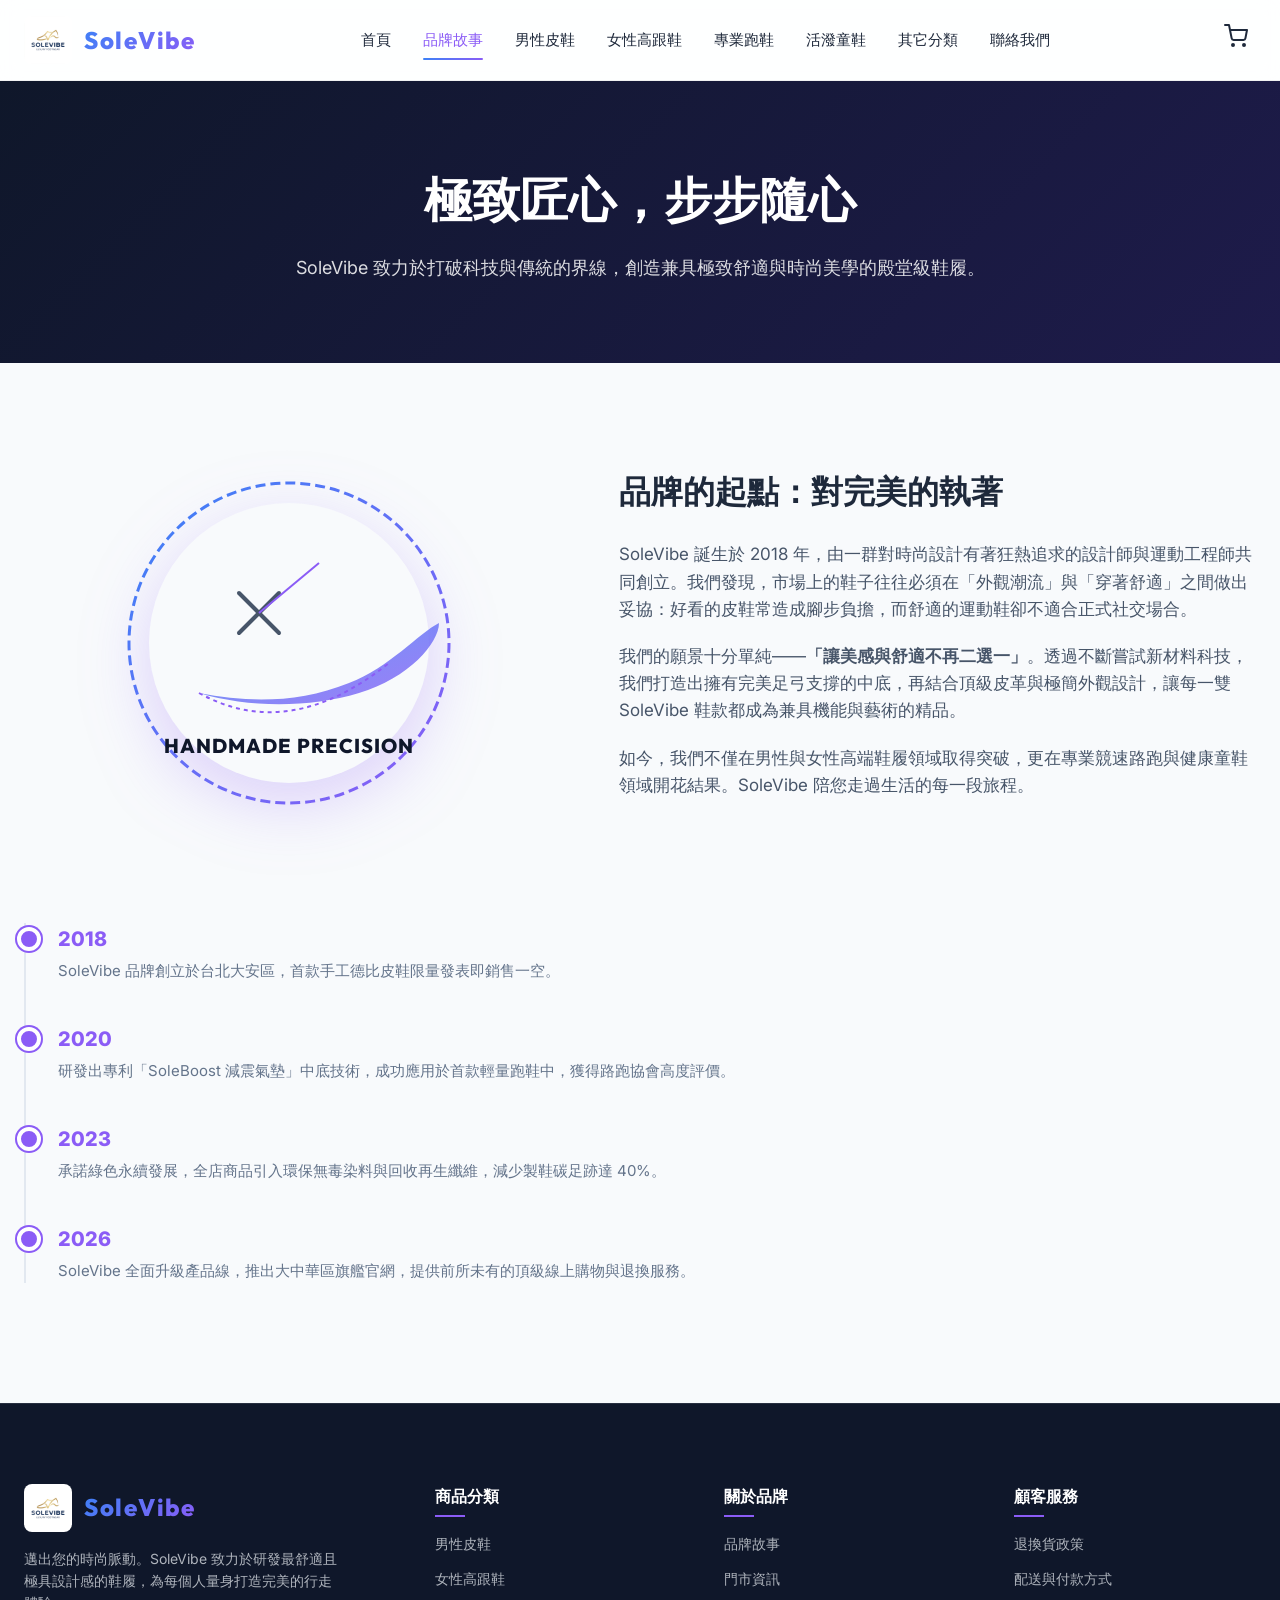
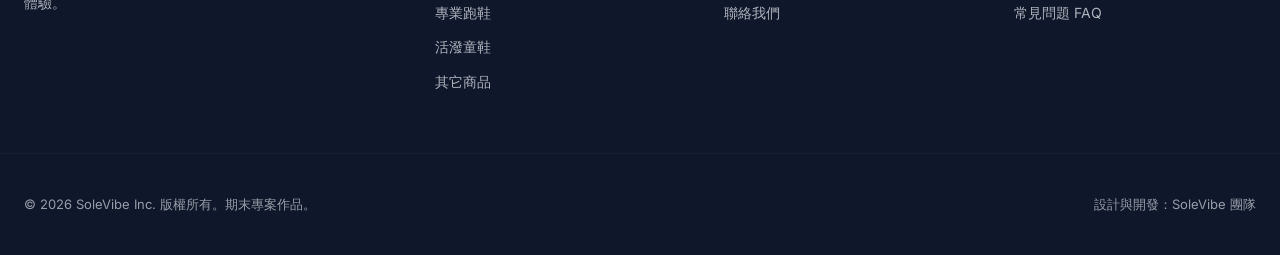
==== about.html @ f021ab02 "Add files via upload" ====
<!DOCTYPE html>
<html lang="zh-TW">
<head>
  <meta charset="UTF-8">
  <meta name="viewport" content="width=device-width, initial-scale=1.0">
  <title>關於品牌故事 | SoleVibe 頂級工藝與永續承諾</title>
  <meta name="description" content="了解 SoleVibe 品牌的誕生背景、獨特的手工製鞋工藝、科技中底技術與我們對環境保護的綠色永續承諾。">
  <link rel="stylesheet" href="css/style.css">
</head>
<body>

  <!-- Header Section -->
  <header>
    <div class="container navbar">
      <a href="index.html" class="logo-wrapper">
        <img src="assets/images/logo.png" alt="SoleVibe Logo" class="logo-img">
        <span class="logo-text">SoleVibe</span>
      </a>
      
      <nav class="nav-menu" id="nav-menu">
        <a href="index.html" class="nav-link">首頁</a>
        <a href="about.html" class="nav-link active">品牌故事</a>
        <a href="mens.html" class="nav-link">男性皮鞋</a>
        <a href="womens.html" class="nav-link">女性高跟鞋</a>
        <a href="running.html" class="nav-link">專業跑鞋</a>
        <a href="kids.html" class="nav-link">活潑童鞋</a>
        <a href="others.html" class="nav-link">其它分類</a>
        <a href="contact.html" class="nav-link">聯絡我們</a>
      </nav>

      <div class="nav-actions">
        <a href="cart.html" class="btn-icon-cart" aria-label="購物車">
          <svg xmlns="http://www.w3.org/2000/svg" width="24" height="24" viewBox="0 0 24 24" fill="none" stroke="currentColor" stroke-width="2" stroke-linecap="round" stroke-linejoin="round">
            <circle cx="9" cy="21" r="1"></circle>
            <circle cx="20" cy="21" r="1"></circle>
            <path d="M1 1h4l2.68 13.39a2 2 0 0 0 2 1.61h9.72a2 2 0 0 0 2-1.61L23 6H6"></path>
          </svg>
          <span class="cart-badge">0</span>
        </a>
        <button class="mobile-menu-btn" id="mobile-menu-btn" aria-label="開啟選單">
          <span></span>
          <span></span>
          <span></span>
        </button>
      </div>
    </div>
  </header>

  <!-- About Hero Section -->
  <section class="about-hero">
    <div class="container">
      <h1>極致匠心，步步隨心</h1>
      <p style="margin-top: 16px; font-size: 18px; opacity: 0.85;">SoleVibe 致力於打破科技與傳統的界線，創造兼具極致舒適與時尚美學的殿堂級鞋履。</p>
    </div>
  </section>

  <!-- About Content Grid -->
  <section class="about-content-section">
    <div class="container">
      <div class="about-grid">
        <!-- SVG Graphic illustrating Shoemaking Craft -->
        <div class="about-graphics">
          <svg class="about-svg-box" viewBox="0 0 400 400" xmlns="http://www.w3.org/2000/svg">
            <defs>
              <linearGradient id="glowGrad" x1="0%" y1="0%" x2="100%" y2="100%">
                <stop offset="0%" stop-color="#3b82f6" />
                <stop offset="100%" stop-color="#8b5cf6" />
              </linearGradient>
            </defs>
            <!-- Circular frames -->
            <circle cx="200" cy="200" r="160" fill="none" stroke="url(#glowGrad)" stroke-width="3" stroke-dasharray="10 5" />
            <circle cx="200" cy="200" r="140" fill="#f8fafc" />
            
            <!-- Graphic details: Shoe Outline & Craft Tools -->
            <g transform="translate(50, 70)">
              <!-- Shoe Silhouette -->
              <path d="M60,180 C110,190 160,190 210,170 C250,155 280,120 300,110 C300,130 270,165 220,180 C170,195 110,195 60,180 Z" fill="url(#glowGrad)" opacity="0.8" />
              <!-- Needle thread lines -->
              <path d="M60,180 Q150,230 250,150" fill="none" stroke="#8b5cf6" stroke-width="2" stroke-dasharray="4 4" />
              <!-- Handcraft hammer & ruler symbols -->
              <line x1="100" y1="80" x2="140" y2="120" stroke="#475569" stroke-width="4" stroke-linecap="round" />
              <line x1="140" y1="80" x2="100" y2="120" stroke="#475569" stroke-width="4" stroke-linecap="round" />
              <path d="M120,100 L180,50" stroke="#8b5cf6" stroke-width="2" />
            </g>
            <!-- Text label -->
            <text x="200" y="310" text-anchor="middle" fill="#0f172a" font-family="'Outfit', sans-serif" font-weight="800" font-size="20" letter-spacing="1">HANDMADE PRECISION</text>
          </svg>
        </div>

        <div class="about-info-text">
          <h2>品牌的起點：對完美的執著</h2>
          <p>SoleVibe 誕生於 2018 年，由一群對時尚設計有著狂熱追求的設計師與運動工程師共同創立。我們發現，市場上的鞋子往往必須在「外觀潮流」與「穿著舒適」之間做出妥協：好看的皮鞋常造成腳步負擔，而舒適的運動鞋卻不適合正式社交場合。</p>
          <p>我們的願景十分單純——<b>「讓美感與舒適不再二選一」</b>。透過不斷嘗試新材料科技，我們打造出擁有完美足弓支撐的中底，再結合頂級皮革與極簡外觀設計，讓每一雙 SoleVibe 鞋款都成為兼具機能與藝術的精品。</p>
          <p>如今，我們不僅在男性與女性高端鞋履領域取得突破，更在專業競速路跑與健康童鞋領域開花結果。SoleVibe 陪您走過生活的每一段旅程。</p>
        </div>
      </div>

      <!-- Timeline -->
      <div class="brand-timeline">
        <div class="timeline-item">
          <div class="timeline-year">2018</div>
          <div class="timeline-desc">SoleVibe 品牌創立於台北大安區，首款手工德比皮鞋限量發表即銷售一空。</div>
        </div>
        <div class="timeline-item">
          <div class="timeline-year">2020</div>
          <div class="timeline-desc">研發出專利「SoleBoost 減震氣墊」中底技術，成功應用於首款輕量跑鞋中，獲得路跑協會高度評價。</div>
        </div>
        <div class="timeline-item">
          <div class="timeline-year">2023</div>
          <div class="timeline-desc">承諾綠色永續發展，全店商品引入環保無毒染料與回收再生纖維，減少製鞋碳足跡達 40%。</div>
        </div>
        <div class="timeline-item">
          <div class="timeline-year">2026</div>
          <div class="timeline-desc">SoleVibe 全面升級產品線，推出大中華區旗艦官網，提供前所未有的頂級線上購物與退換服務。</div>
        </div>
      </div>
    </div>
  </section>

  <!-- Footer Section -->
  <footer>
    <div class="container footer-grid">
      <div class="footer-logo-desc">
        <div class="logo-wrapper">
          <img src="assets/images/logo.png" alt="SoleVibe Logo" class="logo-img">
          <span class="logo-text" style="color: white;">SoleVibe</span>
        </div>
        <p>邁出您的時尚脈動。SoleVibe 致力於研發最舒適且極具設計感的鞋履，為每個人量身打造完美的行走體驗。</p>
      </div>
      <div>
        <h4 class="footer-title">商品分類</h4>
        <div class="footer-links">
          <a href="mens.html" class="footer-link">男性皮鞋</a>
          <a href="womens.html" class="footer-link">女性高跟鞋</a>
          <a href="running.html" class="footer-link">專業跑鞋</a>
          <a href="kids.html" class="footer-link">活潑童鞋</a>
          <a href="others.html" class="footer-link">其它商品</a>
        </div>
      </div>
      <div>
        <h4 class="footer-title">關於品牌</h4>
        <div class="footer-links">
          <a href="about.html" class="footer-link">品牌故事</a>
          <a href="about.html#store-locator" class="footer-link">門市資訊</a>
          <a href="contact.html" class="footer-link">聯絡我們</a>
        </div>
      </div>
      <div>
        <h4 class="footer-title">顧客服務</h4>
        <div class="footer-links">
          <a href="#" class="footer-link">退換貨政策</a>
          <a href="#" class="footer-link">配送與付款方式</a>
          <a href="#" class="footer-link">常見問題 FAQ</a>
        </div>
      </div>
    </div>
    <div class="container footer-bottom">
      <p>&copy; 2026 SoleVibe Inc. 版權所有。期末專案作品。</p>
      <p>設計與開發：SoleVibe 團隊</p>
    </div>
  </footer>

  <!-- Scripts -->
  <script src="js/products.js"></script>
  <script src="js/main.js"></script>
</body>
</html>
---- css/style.css ----
/* SoleVibe Shoe Retail Web App - Stylesheet */

@import url('https://fonts.googleapis.com/css2?family=Inter:wght@300;400;500;600;700;800&family=Outfit:wght@400;500;600;700;800;900&family=Playfair+Display:ital,wght@0,600;0,700;1,500&display=swap');

:root {
  --primary-gradient: linear-gradient(135deg, #3b82f6 0%, #8b5cf6 100%);
  --secondary-gradient: linear-gradient(135deg, #ec4899 0%, #8b5cf6 100%);
  --dark-gradient: linear-gradient(135deg, #0f172a 0%, #1e1b4b 100%);
  --gold-gradient: linear-gradient(135deg, #fbbf24 0%, #f59e0b 100%);
  
  --primary: #8b5cf6;
  --primary-hover: #7c3aed;
  --secondary: #ec4899;
  --dark: #0f172a;
  --light: #f8fafc;
  --text-dark: #1e293b;
  --text-light: #f1f5f9;
  --text-muted: #64748b;
  --border-light: rgba(255, 255, 255, 0.1);
  --border-dark: #e2e8f0;
  
  --glass-bg: rgba(255, 255, 255, 0.7);
  --glass-bg-dark: rgba(15, 23, 42, 0.75);
  --glass-border: rgba(255, 255, 255, 0.2);
  --glass-shadow: 0 8px 32px 0 rgba(31, 38, 135, 0.08);
  
  --font-sans: 'Inter', sans-serif;
  --font-heading: 'Outfit', sans-serif;
  --font-serif: 'Playfair Display', serif;
  
  --transition-smooth: all 0.4s cubic-bezier(0.4, 0, 0.2, 1);
  --transition-fast: all 0.2s ease;
}

/* Base Reset */
* {
  margin: 0;
  padding: 0;
  box-sizing: border-box;
  scroll-behavior: smooth;
}

body {
  font-family: var(--font-sans);
  background-color: var(--light);
  color: var(--text-dark);
  line-height: 1.6;
  overflow-x: hidden;
}

h1, h2, h3, h4, h5, h6 {
  font-family: var(--font-heading);
  font-weight: 700;
}

a {
  text-decoration: none;
  color: inherit;
  transition: var(--transition-fast);
}

button, input, select, textarea {
  font-family: inherit;
}

ul {
  list-style: none;
}

/* Utility Classes */
.container {
  max-width: 1280px;
  margin: 0 auto;
  padding: 0 24px;
}

.text-center { text-align: center; }
.py-5 { padding-top: 80px; padding-bottom: 80px; }
.pb-5 { padding-bottom: 80px; }
.font-semibold { font-weight: 600; }
.text-primary { color: var(--primary); }
.mt-4 { margin-top: 24px; }

/* Glassmorphism Styles */
.glass-panel {
  background: var(--glass-bg);
  backdrop-filter: blur(12px) saturate(180%);
  -webkit-backdrop-filter: blur(12px) saturate(180%);
  border: 1px solid var(--glass-border);
  box-shadow: var(--glass-shadow);
  border-radius: 20px;
}

.glass-panel-dark {
  background: var(--glass-bg-dark);
  backdrop-filter: blur(16px) saturate(180%);
  -webkit-backdrop-filter: blur(16px) saturate(180%);
  border: 1px solid var(--border-light);
  box-shadow: 0 8px 32px 0 rgba(0, 0, 0, 0.3);
  border-radius: 20px;
  color: var(--text-light);
}

/* Header & Navigation */
header {
  position: sticky;
  top: 0;
  z-index: 100;
  width: 100%;
  background: rgba(255, 255, 255, 0.85);
  backdrop-filter: blur(10px);
  border-bottom: 1px solid rgba(0, 0, 0, 0.05);
  transition: var(--transition-fast);
}

.navbar {
  display: flex;
  justify-content: space-between;
  align-items: center;
  height: 80px;
}

.logo-wrapper {
  display: flex;
  align-items: center;
  gap: 12px;
}

.logo-img {
  height: 48px;
  width: 48px;
  object-fit: contain;
  border-radius: 8px;
}

.logo-text {
  font-family: var(--font-heading);
  font-weight: 800;
  font-size: 24px;
  letter-spacing: 1.5px;
  background: var(--primary-gradient);
  -webkit-background-clip: text;
  -webkit-text-fill-color: transparent;
}

.nav-menu {
  display: flex;
  gap: 32px;
  align-items: center;
}

.nav-link {
  font-size: 15px;
  font-weight: 500;
  color: var(--text-dark);
  position: relative;
  padding: 8px 0;
}

.nav-link::after {
  content: '';
  position: absolute;
  bottom: 0;
  left: 0;
  width: 0;
  height: 2.5px;
  background: var(--primary-gradient);
  transition: var(--transition-smooth);
  border-radius: 2px;
}

.nav-link:hover::after,
.nav-link.active::after {
  width: 100%;
}

.nav-link:hover,
.nav-link.active {
  color: var(--primary);
}

.nav-actions {
  display: flex;
  align-items: center;
  gap: 20px;
}

.btn-icon-cart {
  position: relative;
  background: none;
  border: none;
  cursor: pointer;
  padding: 8px;
  border-radius: 50%;
  transition: var(--transition-fast);
  color: var(--text-dark);
}

.btn-icon-cart:hover {
  background-color: rgba(0, 0, 0, 0.05);
  color: var(--primary);
}

.cart-badge {
  position: absolute;
  top: -2px;
  right: -2px;
  background: var(--secondary-gradient);
  color: white;
  font-size: 10px;
  font-weight: 700;
  height: 18px;
  width: 18px;
  border-radius: 50%;
  display: none;
  justify-content: center;
  align-items: center;
  box-shadow: 0 2px 8px rgba(236, 72, 153, 0.4);
}

.mobile-menu-btn {
  display: none;
  background: none;
  border: none;
  cursor: pointer;
  flex-direction: column;
  gap: 6px;
  z-index: 101;
}

.mobile-menu-btn span {
  display: block;
  width: 25px;
  height: 3px;
  background-color: var(--text-dark);
  border-radius: 3px;
  transition: var(--transition-smooth);
}

/* Animations */
@keyframes float {
  0% { transform: translateY(0px) rotate(-10deg); }
  50% { transform: translateY(-15px) rotate(-8deg); }
  100% { transform: translateY(0px) rotate(-10deg); }
}

@keyframes pulse {
  0% { transform: scale(1); }
  50% { transform: scale(1.15); }
  100% { transform: scale(1); }
}

.pulse {
  animation: pulse 1s infinite alternate;
}

.fade-in {
  animation: fadeIn 0.8s ease forwards;
}

@keyframes fadeIn {
  from { opacity: 0; transform: translateY(20px); }
  to { opacity: 1; transform: translateY(0); }
}

/* Hero Section */
.hero {
  padding: 100px 0;
  background: var(--dark-gradient);
  position: relative;
  overflow: hidden;
  color: var(--text-light);
}

.hero-bg-lights {
  position: absolute;
  top: 0;
  left: 0;
  width: 100%;
  height: 100%;
  z-index: 1;
}

.hero-light-1 {
  position: absolute;
  top: -10%;
  left: 10%;
  width: 400px;
  height: 400px;
  border-radius: 50%;
  background: rgba(59, 130, 246, 0.15);
  filter: blur(100px);
}

.hero-light-2 {
  position: absolute;
  bottom: -10%;
  right: 10%;
  width: 500px;
  height: 500px;
  border-radius: 50%;
  background: rgba(139, 92, 246, 0.15);
  filter: blur(120px);
}

.hero .container {
  position: relative;
  z-index: 2;
  display: grid;
  grid-template-columns: 1.1fr 0.9fr;
  align-items: center;
  gap: 48px;
}

.hero-content {
  max-width: 600px;
}

.hero-tag {
  display: inline-block;
  padding: 6px 16px;
  background: rgba(255, 255, 255, 0.08);
  border: 1px solid var(--border-light);
  border-radius: 30px;
  font-size: 13px;
  font-weight: 600;
  letter-spacing: 1.5px;
  color: var(--primary);
  margin-bottom: 24px;
}

.hero-title {
  font-size: 64px;
  line-height: 1.15;
  margin-bottom: 24px;
  font-weight: 900;
  letter-spacing: -1px;
}

.hero-title span {
  background: var(--primary-gradient);
  -webkit-background-clip: text;
  -webkit-text-fill-color: transparent;
}

.hero-desc {
  font-size: 18px;
  color: var(--text-light);
  opacity: 0.85;
  margin-bottom: 40px;
}

.btn-primary {
  display: inline-flex;
  align-items: center;
  gap: 10px;
  background: var(--primary-gradient);
  color: white;
  padding: 16px 36px;
  border-radius: 30px;
  font-weight: 600;
  box-shadow: 0 4px 20px rgba(139, 92, 246, 0.3);
  transition: var(--transition-smooth);
  border: none;
  cursor: pointer;
}

.btn-primary:hover {
  transform: translateY(-3px);
  box-shadow: 0 8px 30px rgba(139, 92, 246, 0.5);
}

.hero-image-container {
  display: flex;
  justify-content: center;
  position: relative;
}

.hero-circle-bg {
  width: 380px;
  height: 380px;
  background: var(--primary-gradient);
  opacity: 0.2;
  border-radius: 50%;
  position: absolute;
  top: 50%;
  left: 50%;
  transform: translate(-50%, -50%);
  filter: blur(40px);
}

.hero-shoe-img {
  width: 100%;
  max-width: 480px;
  transform: rotate(-10deg);
  animation: float 5s ease-in-out infinite;
  z-index: 2;
  filter: drop-shadow(0 20px 30px rgba(0, 0, 0, 0.5));
}

/* Category Quick Links Grid */
.categories-showcase {
  margin-top: -60px;
  position: relative;
  z-index: 10;
}

.categories-grid {
  display: grid;
  grid-template-columns: repeat(auto-fit, minmax(220px, 1fr));
  gap: 24px;
}

.cat-card {
  height: 180px;
  position: relative;
  overflow: hidden;
  border-radius: 20px;
  display: flex;
  flex-direction: column;
  justify-content: flex-end;
  padding: 24px;
  color: white;
  box-shadow: 0 10px 30px rgba(0,0,0,0.05);
  transition: var(--transition-smooth);
}

.cat-card-mens { background: linear-gradient(to top, rgba(15, 23, 42, 0.95), rgba(15, 23, 42, 0.3)), url('../assets/images/mens_1.png') center/cover; }
.cat-card-womens { background: linear-gradient(to top, rgba(139, 92, 246, 0.95), rgba(139, 92, 246, 0.3)), url('../assets/images/womens_1.png') center/cover; }
.cat-card-running { background: linear-gradient(to top, rgba(57, 255, 20, 0.75), rgba(24, 24, 27, 0.4)); }
.cat-card-kids { background: linear-gradient(to top, rgba(236, 72, 153, 0.95), rgba(236, 72, 153, 0.3)); }
.cat-card-others { background: linear-gradient(to top, rgba(217, 119, 6, 0.95), rgba(217, 119, 6, 0.3)); }

.cat-card svg {
  position: absolute;
  top: 50%;
  left: 50%;
  transform: translate(-50%, -50%) scale(1.1);
  width: 140px;
  height: 140px;
  opacity: 0.15;
  transition: var(--transition-smooth);
}

.cat-card:hover svg {
  transform: translate(-50%, -50%) scale(1.3);
  opacity: 0.25;
}

.cat-card:hover {
  transform: translateY(-8px);
  box-shadow: 0 20px 40px rgba(0,0,0,0.15);
}

.cat-title {
  font-size: 20px;
  font-weight: 700;
  margin-bottom: 4px;
  z-index: 2;
}

.cat-action {
  font-size: 13px;
  font-weight: 500;
  opacity: 0.8;
  display: flex;
  align-items: center;
  gap: 6px;
  z-index: 2;
}

.cat-action span {
  transition: var(--transition-fast);
}

.cat-card:hover .cat-action span {
  transform: translateX(4px);
}

/* Products Cards Styling */
.section-title-box {
  margin-bottom: 48px;
}

.section-title {
  font-size: 40px;
  font-weight: 800;
  margin-bottom: 12px;
  position: relative;
  display: inline-block;
}

.section-title::after {
  content: '';
  position: absolute;
  bottom: -4px;
  left: 50%;
  transform: translateX(-50%);
  width: 60px;
  height: 4px;
  background: var(--primary-gradient);
  border-radius: 2px;
}

.section-desc {
  color: var(--text-muted);
  font-size: 16px;
}

.product-grid {
  display: grid;
  grid-template-columns: repeat(auto-fill, minmax(280px, 1fr));
  gap: 32px;
}

.product-card {
  background: white;
  border-radius: 20px;
  overflow: hidden;
  box-shadow: 0 10px 30px rgba(0, 0, 0, 0.03);
  border: 1px solid #f1f5f9;
  transition: var(--transition-smooth);
  display: flex;
  flex-direction: column;
}

.product-card:hover {
  transform: translateY(-8px);
  box-shadow: 0 20px 40px rgba(0,0,0,0.08);
}

.product-img-wrapper {
  position: relative;
  background-color: #f8fafc;
  padding: 30px;
  height: 280px;
  display: flex;
  justify-content: center;
  align-items: center;
  overflow: hidden;
}

.product-img-wrapper img {
  max-width: 100%;
  max-height: 100%;
  object-fit: contain;
  transition: var(--transition-smooth);
}

.product-card:hover .product-img-wrapper img {
  transform: scale(1.08) rotate(-3deg);
}

.discount-badge {
  position: absolute;
  top: 16px;
  left: 16px;
  background: var(--secondary-gradient);
  color: white;
  padding: 4px 10px;
  font-size: 11px;
  font-weight: 700;
  border-radius: 8px;
  box-shadow: 0 4px 10px rgba(236, 72, 153, 0.25);
}

.product-overlay {
  position: absolute;
  top: 0;
  left: 0;
  width: 100%;
  height: 100%;
  background: rgba(15, 23, 42, 0.4);
  backdrop-filter: blur(4px);
  display: flex;
  justify-content: center;
  align-items: center;
  opacity: 0;
  transition: var(--transition-fast);
}

.product-img-wrapper:hover .product-overlay {
  opacity: 1;
}

.btn-quickview {
  background: white;
  color: var(--text-dark);
  padding: 12px 24px;
  font-size: 14px;
  font-weight: 600;
  border-radius: 30px;
  box-shadow: 0 4px 12px rgba(0,0,0,0.1);
  transform: translateY(15px);
  transition: var(--transition-smooth);
}

.product-img-wrapper:hover .btn-quickview {
  transform: translateY(0);
}

.btn-quickview:hover {
  background: var(--primary-gradient);
  color: white;
}

.product-info {
  padding: 24px;
  display: flex;
  flex-direction: column;
  flex-grow: 1;
}

.product-cat {
  font-size: 12px;
  color: var(--text-muted);
  font-weight: 600;
  text-transform: uppercase;
  letter-spacing: 1px;
  margin-bottom: 8px;
}

.product-title {
  font-size: 18px;
  font-weight: 700;
  line-height: 1.4;
  margin-bottom: 12px;
  flex-grow: 1;
}

.product-title a:hover {
  color: var(--primary);
}

.product-meta {
  display: flex;
  align-items: center;
  gap: 8px;
  margin-bottom: 16px;
  font-size: 13px;
}

.rating {
  display: inline-flex;
  align-items: center;
  color: #eab308;
  font-weight: 600;
}

.rating .stars {
  font-size: 14px;
  margin-right: 2px;
}

.product-meta .reviews {
  color: var(--text-muted);
}

.product-price-row {
  display: flex;
  justify-content: space-between;
  align-items: center;
}

.price-box {
  display: flex;
  flex-direction: column;
}

.price {
  font-size: 20px;
  font-weight: 800;
  color: var(--text-dark);
}

.original-price {
  font-size: 13px;
  color: var(--text-muted);
  text-decoration: line-through;
}

.btn-add-cart-quick {
  background: #f1f5f9;
  color: var(--text-dark);
  border: none;
  width: 40px;
  height: 40px;
  border-radius: 50%;
  display: flex;
  justify-content: center;
  align-items: center;
  cursor: pointer;
  transition: var(--transition-fast);
}

.btn-add-cart-quick:hover {
  background: var(--primary-gradient);
  color: white;
  transform: scale(1.1);
}

/* Category Filter Bar */
.filter-bar {
  display: flex;
  justify-content: space-between;
  align-items: center;
  flex-wrap: wrap;
  gap: 16px;
  margin-bottom: 32px;
  padding: 16px 24px;
  background: white;
  border-radius: 16px;
  box-shadow: 0 4px 20px rgba(0,0,0,0.02);
}

.filter-results {
  color: var(--text-muted);
  font-size: 14px;
}

.filter-sort-select {
  padding: 8px 16px;
  border-radius: 10px;
  border: 1px solid var(--border-dark);
  background: white;
  outline: none;
  font-size: 14px;
  cursor: pointer;
}

/* Product Detail Page */
.product-detail-section {
  padding: 60px 0;
}

.product-detail-container {
  display: grid;
  grid-template-columns: 1fr 1fr;
  gap: 64px;
  align-items: start;
}

.product-detail-media {
  background-color: #f8fafc;
  border-radius: 24px;
  padding: 48px;
  display: flex;
  justify-content: center;
  align-items: center;
  border: 1px solid #f1f5f9;
}

.product-detail-media img {
  max-width: 100%;
  max-height: 500px;
  object-fit: contain;
  filter: drop-shadow(0 15px 25px rgba(0, 0, 0, 0.05));
}

.product-detail-info h1 {
  font-size: 36px;
  font-weight: 800;
  line-height: 1.25;
  margin-bottom: 12px;
}

.product-detail-info .category-badge {
  display: inline-block;
  background: #f1f5f9;
  color: var(--primary);
  font-weight: 600;
  font-size: 12px;
  padding: 6px 14px;
  border-radius: 30px;
  margin-bottom: 16px;
}

.detail-price-box {
  display: flex;
  align-items: baseline;
  gap: 16px;
  margin-bottom: 24px;
}

.detail-price {
  font-size: 32px;
  font-weight: 900;
  color: var(--text-dark);
}

.detail-original-price {
  font-size: 18px;
  color: var(--text-muted);
  text-decoration: line-through;
}

.detail-rating-box {
  display: flex;
  align-items: center;
  gap: 12px;
  margin-bottom: 24px;
  border-bottom: 1px solid #f1f5f9;
  padding-bottom: 24px;
}

.detail-desc {
  font-size: 16px;
  color: #475569;
  margin-bottom: 32px;
}

.features-title {
  font-size: 16px;
  font-weight: 700;
  margin-bottom: 12px;
}

.detail-features {
  list-style: none;
  margin-bottom: 32px;
}

.detail-features li {
  position: relative;
  padding-left: 24px;
  margin-bottom: 8px;
  color: #475569;
}

.detail-features li::before {
  content: '✓';
  position: absolute;
  left: 0;
  color: var(--primary);
  font-weight: 700;
}

/* Selectors styling */
.selector-group {
  margin-bottom: 24px;
}

.selector-label {
  font-size: 14px;
  font-weight: 700;
  margin-bottom: 12px;
  display: block;
}

.size-selector, .color-selector {
  display: flex;
  flex-wrap: wrap;
  gap: 12px;
}

.size-option input, .color-option input {
  display: none;
}

.size-option span {
  display: inline-block;
  min-width: 48px;
  height: 48px;
  border: 1px solid var(--border-dark);
  border-radius: 12px;
  display: flex;
  justify-content: center;
  align-items: center;
  font-size: 14px;
  font-weight: 600;
  cursor: pointer;
  transition: var(--transition-fast);
}

.size-option input:checked + span {
  border-color: var(--primary);
  background: var(--primary);
  color: white;
  box-shadow: 0 4px 10px rgba(139, 92, 246, 0.2);
}

.color-option span {
  display: inline-block;
  padding: 8px 16px;
  border: 1px solid var(--border-dark);
  border-radius: 12px;
  font-size: 13px;
  font-weight: 500;
  cursor: pointer;
  transition: var(--transition-fast);
}

.color-option input:checked + span {
  border-color: var(--primary);
  background: #f5f3ff;
  color: var(--primary);
  font-weight: 600;
}

.purchase-actions {
  display: flex;
  gap: 20px;
  margin-top: 32px;
  border-top: 1px solid #f1f5f9;
  padding-top: 32px;
}

.qty-selector {
  display: flex;
  align-items: center;
  border: 1px solid var(--border-dark);
  border-radius: 30px;
  overflow: hidden;
  height: 56px;
}

.qty-selector button {
  background: none;
  border: none;
  width: 48px;
  height: 100%;
  font-size: 18px;
  font-weight: 600;
  cursor: pointer;
  transition: var(--transition-fast);
}

.qty-selector button:hover {
  background-color: #f1f5f9;
}

.qty-selector input {
  width: 48px;
  height: 100%;
  border: none;
  text-align: center;
  font-size: 16px;
  font-weight: 600;
  outline: none;
}

.btn-add-cart-large {
  flex-grow: 1;
  height: 56px;
  border-radius: 30px;
  font-size: 16px;
}

/* Shopping Cart Page */
.cart-section {
  padding: 60px 0;
}

.cart-wrapper {
  display: grid;
  grid-template-columns: 1.6fr 0.9fr;
  gap: 48px;
}

.cart-items-panel {
  padding: 32px;
}

.cart-item {
  display: grid;
  grid-template-columns: 100px 2.5fr 1fr 1fr 1fr 30px;
  align-items: center;
  gap: 24px;
  padding: 24px 0;
  border-bottom: 1px solid #f1f5f9;
}

.cart-item:last-child {
  border-bottom: none;
}

.cart-item-img {
  width: 100px;
  height: 100px;
  background-color: #f8fafc;
  border-radius: 16px;
  padding: 10px;
  display: flex;
  justify-content: center;
  align-items: center;
}

.cart-item-img img {
  max-width: 100%;
  max-height: 100%;
  object-fit: contain;
}

.cart-item-title {
  font-size: 16px;
  font-weight: 700;
  line-height: 1.4;
  margin-bottom: 4px;
}

.cart-item-title a:hover {
  color: var(--primary);
}

.cart-item-meta {
  font-size: 13px;
  color: var(--text-muted);
}

.cart-item-price-mobile {
  display: none;
}

.qty-adjuster-small {
  display: flex;
  align-items: center;
  border: 1px solid var(--border-dark);
  border-radius: 20px;
  overflow: hidden;
  width: 100px;
}

.qty-adjuster-small button {
  background: none;
  border: none;
  width: 30px;
  height: 32px;
  cursor: pointer;
  font-weight: 600;
}

.qty-adjuster-small button:hover {
  background-color: #f1f5f9;
}

.qty-adjuster-small input {
  width: 40px;
  height: 32px;
  border: none;
  text-align: center;
  font-size: 14px;
  font-weight: 600;
  outline: none;
}

.cart-item-remove {
  background: none;
  border: none;
  font-size: 24px;
  color: var(--text-muted);
  cursor: pointer;
  transition: var(--transition-fast);
  line-height: 1;
}

.cart-item-remove:hover {
  color: #ef4444;
}

.cart-summary-panel {
  padding: 32px;
  height: fit-content;
}

.summary-title {
  font-size: 20px;
  font-weight: 800;
  margin-bottom: 24px;
  border-bottom: 1px solid var(--border-light);
  padding-bottom: 16px;
}

.summary-row {
  display: flex;
  justify-content: space-between;
  margin-bottom: 16px;
  font-size: 14px;
}

.summary-divider {
  height: 1px;
  background-color: rgba(255, 255, 255, 0.1);
  margin: 24px 0;
}

.summary-total {
  font-size: 18px;
  font-weight: 800;
}

.btn-checkout {
  width: 100%;
  height: 56px;
  border-radius: 30px;
  display: flex;
  justify-content: center;
  align-items: center;
  font-weight: 700;
  font-size: 16px;
  margin-top: 24px;
}

/* About Company Page */
.about-hero {
  background: var(--dark-gradient);
  color: white;
  padding: 80px 0;
  text-align: center;
}

.about-hero h1 {
  font-size: 48px;
  font-weight: 800;
}

.about-content-section {
  padding: 80px 0;
}

.about-grid {
  display: grid;
  grid-template-columns: 1fr 1.2fr;
  gap: 64px;
  align-items: center;
}

.about-graphics {
  position: relative;
  display: flex;
  justify-content: center;
}

.about-svg-box {
  width: 100%;
  max-width: 400px;
  filter: drop-shadow(0 20px 30px rgba(139, 92, 246, 0.25));
}

.about-info-text {
  font-size: 17px;
  color: #475569;
}

.about-info-text h2 {
  font-size: 32px;
  font-weight: 800;
  color: var(--text-dark);
  margin-bottom: 24px;
}

.about-info-text p {
  margin-bottom: 20px;
}

.brand-timeline {
  margin-top: 80px;
  position: relative;
  padding-left: 32px;
  border-left: 2px solid #e2e8f0;
}

.timeline-item {
  position: relative;
  margin-bottom: 40px;
}

.timeline-item::before {
  content: '';
  position: absolute;
  left: -41px;
  top: 4px;
  width: 16px;
  height: 16px;
  border-radius: 50%;
  background: var(--primary);
  border: 4px solid white;
  box-shadow: 0 0 0 2px var(--primary);
}

.timeline-year {
  font-weight: 800;
  font-size: 20px;
  color: var(--primary);
  margin-bottom: 4px;
}

.timeline-desc {
  font-size: 15px;
  color: var(--text-muted);
}

/* Contact Us Page */
.contact-section {
  padding: 60px 0;
}

.contact-grid {
  display: grid;
  grid-template-columns: 1fr 1.5fr;
  gap: 64px;
}

.contact-info-cards {
  display: flex;
  flex-direction: column;
  gap: 24px;
}

.info-card {
  padding: 24px;
  border-radius: 20px;
  background: white;
  border: 1px solid #f1f5f9;
  box-shadow: 0 4px 20px rgba(0,0,0,0.01);
  display: flex;
  gap: 20px;
  align-items: center;
}

.info-icon {
  width: 48px;
  height: 48px;
  border-radius: 50%;
  background: #f5f3ff;
  color: var(--primary);
  display: flex;
  justify-content: center;
  align-items: center;
  flex-shrink: 0;
}

.info-card-text h3 {
  font-size: 16px;
  font-weight: 700;
  margin-bottom: 4px;
}

.info-card-text p {
  font-size: 14px;
  color: var(--text-muted);
}

.contact-form-panel {
  padding: 40px;
}

.form-title {
  font-size: 24px;
  font-weight: 800;
  margin-bottom: 24px;
}

.form-group {
  margin-bottom: 20px;
}

.form-label {
  display: block;
  font-size: 14px;
  font-weight: 600;
  margin-bottom: 8px;
}

.form-input {
  width: 100%;
  padding: 14px 20px;
  border-radius: 12px;
  border: 1px solid var(--border-dark);
  background-color: #f8fafc;
  outline: none;
  transition: var(--transition-fast);
}

.form-input:focus {
  border-color: var(--primary);
  background-color: white;
  box-shadow: 0 0 0 3px rgba(139, 92, 246, 0.15);
}

.form-textarea {
  min-height: 150px;
  resize: vertical;
}

.btn-submit {
  width: 100%;
  height: 56px;
  border-radius: 30px;
  font-weight: 700;
}

/* Map Mockup container */
.map-mockup-wrapper {
  margin-top: 48px;
  border-radius: 20px;
  overflow: hidden;
  height: 350px;
  position: relative;
  box-shadow: 0 10px 30px rgba(0, 0, 0, 0.05);
}

.map-mockup {
  width: 100%;
  height: 100%;
  background: radial-gradient(circle at center, #cbd5e1 0%, #94a3b8 100%);
  display: flex;
  justify-content: center;
  align-items: center;
  color: var(--text-dark);
  position: relative;
}

.map-card {
  position: absolute;
  background: white;
  padding: 16px 24px;
  border-radius: 12px;
  box-shadow: 0 10px 25px rgba(0,0,0,0.15);
  font-size: 13px;
  font-weight: 700;
  display: flex;
  align-items: center;
  gap: 8px;
}

.map-card span {
  display: inline-block;
  width: 10px;
  height: 10px;
  background-color: var(--secondary);
  border-radius: 50%;
  animation: pulse 1s infinite alternate;
}

/* Footer Section */
footer {
  background: var(--dark);
  color: var(--text-light);
  padding: 80px 0 40px;
  border-top: 1px solid var(--border-light);
}

.footer-grid {
  display: grid;
  grid-template-columns: 1.5fr 1fr 1fr 1fr;
  gap: 48px;
  margin-bottom: 60px;
}

.footer-logo-desc {
  max-width: 320px;
}

.footer-logo-desc p {
  margin-top: 16px;
  color: var(--text-light);
  opacity: 0.7;
  font-size: 14px;
}

.footer-title {
  font-size: 16px;
  font-weight: 700;
  margin-bottom: 24px;
  color: white;
  position: relative;
}

.footer-title::after {
  content: '';
  position: absolute;
  bottom: -8px;
  left: 0;
  width: 30px;
  height: 2px;
  background: var(--primary);
}

.footer-links {
  display: flex;
  flex-direction: column;
  gap: 12px;
}

.footer-link {
  font-size: 14px;
  opacity: 0.7;
}

.footer-link:hover {
  opacity: 1;
  color: var(--primary);
  transform: translateX(4px);
}

.footer-bottom {
  border-top: 1px solid rgba(255, 255, 255, 0.05);
  padding-top: 40px;
  display: flex;
  justify-content: space-between;
  align-items: center;
  flex-wrap: wrap;
  gap: 20px;
  font-size: 13px;
  opacity: 0.6;
}

/* Toast Notifications */
.toast-notification {
  position: fixed;
  bottom: 24px;
  right: 24px;
  background: white;
  border-radius: 12px;
  padding: 16px 24px;
  display: flex;
  align-items: center;
  gap: 16px;
  box-shadow: 0 10px 30px rgba(0,0,0,0.15);
  transform: translateY(100px);
  opacity: 0;
  z-index: 999;
  transition: var(--transition-smooth);
}

.toast-notification.show {
  transform: translateY(0);
  opacity: 1;
}

.toast-icon {
  width: 24px;
  height: 24px;
  border-radius: 50%;
  display: flex;
  justify-content: center;
  align-items: center;
  font-weight: bold;
  font-size: 12px;
}

.toast-notification.success {
  border-left: 4px solid #10b981;
}
.toast-notification.success .toast-icon {
  background: #d1fae5;
  color: #10b981;
}

.toast-notification.error {
  border-left: 4px solid #ef4444;
}
.toast-notification.error .toast-icon {
  background: #fee2e2;
  color: #ef4444;
}

.toast-notification.info {
  border-left: 4px solid #3b82f6;
}
.toast-notification.info .toast-icon {
  background: #dbeafe;
  color: #3b82f6;
}

/* Modal Checkout */
.modal-checkout {
  position: fixed;
  top: 0;
  left: 0;
  width: 100%;
  height: 100%;
  background: rgba(15, 23, 42, 0.7);
  backdrop-filter: blur(8px);
  display: flex;
  justify-content: center;
  align-items: center;
  z-index: 1000;
  padding: 24px;
}

.modal-content {
  background: white;
  padding: 48px;
  border-radius: 24px;
  max-width: 480px;
  width: 100%;
  box-shadow: 0 20px 50px rgba(0,0,0,0.3);
  text-align: center;
}

.modal-content h2 {
  font-size: 28px;
  font-weight: 800;
  margin-top: 24px;
  margin-bottom: 12px;
}

.order-id {
  font-size: 14px;
  color: var(--text-muted);
  font-weight: 600;
  margin-top: 8px;
  background: #f1f5f9;
  padding: 6px 14px;
  border-radius: 8px;
  display: inline-block;
}

/* Success Checkmark Animation */
.success-checkmark {
  width: 80px;
  height: 80px;
  margin: 0 auto;
}

.success-checkmark .check-icon {
  width: 80px;
  height: 80px;
  position: relative;
  border-radius: 50%;
  box-sizing: content-box;
  border: 4px solid #4CAF50;
}

.success-checkmark .check-icon::before {
  top: 3px;
  left: -2px;
  width: 30px;
  height: 80px;
  background: #FFFFFF;
  position: absolute;
  content: '';
  transform-origin: 100% 50%;
  transform: rotate(-45deg);
}

.success-checkmark .check-icon::after {
  top: 0;
  left: 30px;
  width: 60px;
  height: 80px;
  background: #FFFFFF;
  position: absolute;
  content: '';
  transform-origin: 0 50%;
  transform: rotate(-45deg);
}

.success-checkmark .check-icon .icon-line {
  height: 5px;
  background-color: #4CAF50;
  display: block;
  border-radius: 2px;
  position: absolute;
  z-index: 10;
}

.success-checkmark .check-icon .icon-line.line-tip {
  top: 46px;
  left: 14px;
  width: 25px;
  transform: rotate(45deg);
}

.success-checkmark .check-icon .icon-line.line-long {
  top: 38px;
  right: 8px;
  width: 47px;
  transform: rotate(-45deg);
}

.success-checkmark .check-icon .icon-circle {
  top: -4px;
  left: -4px;
  box-sizing: content-box;
  border: 4px solid rgba(76, 175, 80, .5);
  width: 80px;
  height: 80px;
  border-radius: 50%;
  position: absolute;
  z-index: 1;
}

.success-checkmark .check-icon .icon-fix {
  top: 8px;
  left: 28px;
  width: 5px;
  height: 54px;
  background-color: #FFFFFF;
  position: absolute;
  z-index: 1;
  transform: rotate(-45deg);
}

/* Responsive Queries */
@media (max-width: 1024px) {
  .hero .container {
    grid-template-columns: 1fr;
    text-align: center;
    padding: 60px 24px;
  }
  .hero-content {
    margin: 0 auto;
  }
  .hero-image-container {
    order: -1;
  }
  .hero-shoe-img {
    max-width: 380px;
  }
  .cart-wrapper {
    grid-template-columns: 1fr;
  }
  .product-detail-container {
    grid-template-columns: 1fr;
    gap: 40px;
  }
  .about-grid {
    grid-template-columns: 1fr;
  }
  .about-graphics {
    order: -1;
  }
  .contact-grid {
    grid-template-columns: 1fr;
  }
}

@media (max-width: 768px) {
  .navbar {
    height: 70px;
  }
  .nav-menu {
    position: fixed;
    top: 70px;
    left: -100%;
    width: 100%;
    height: calc(100vh - 70px);
    background: white;
    flex-direction: column;
    padding: 40px 24px;
    gap: 24px;
    transition: var(--transition-smooth);
    border-top: 1px solid #e2e8f0;
  }
  .nav-menu.active {
    left: 0;
  }
  .mobile-menu-btn {
    display: flex;
  }
  .mobile-menu-btn.active span:nth-child(1) {
    transform: rotate(45deg) translate(6px, 6px);
  }
  .mobile-menu-btn.active span:nth-child(2) {
    opacity: 0;
  }
  .mobile-menu-btn.active span:nth-child(3) {
    transform: rotate(-45deg) translate(6px, -6px);
  }
  .hero-title {
    font-size: 44px;
  }
  .categories-showcase {
    margin-top: 24px;
  }
  .footer-grid {
    grid-template-columns: 1fr;
    gap: 32px;
  }
  .cart-item {
    grid-template-columns: 80px 1.5fr 1fr;
    gap: 16px;
    padding: 16px 0;
  }
  .cart-item-img {
    width: 80px;
    height: 80px;
  }
  .cart-item-price, .cart-item-total {
    display: none;
  }
  .cart-item-price-mobile {
    display: block;
    font-weight: 600;
    margin-top: 4px;
  }
}
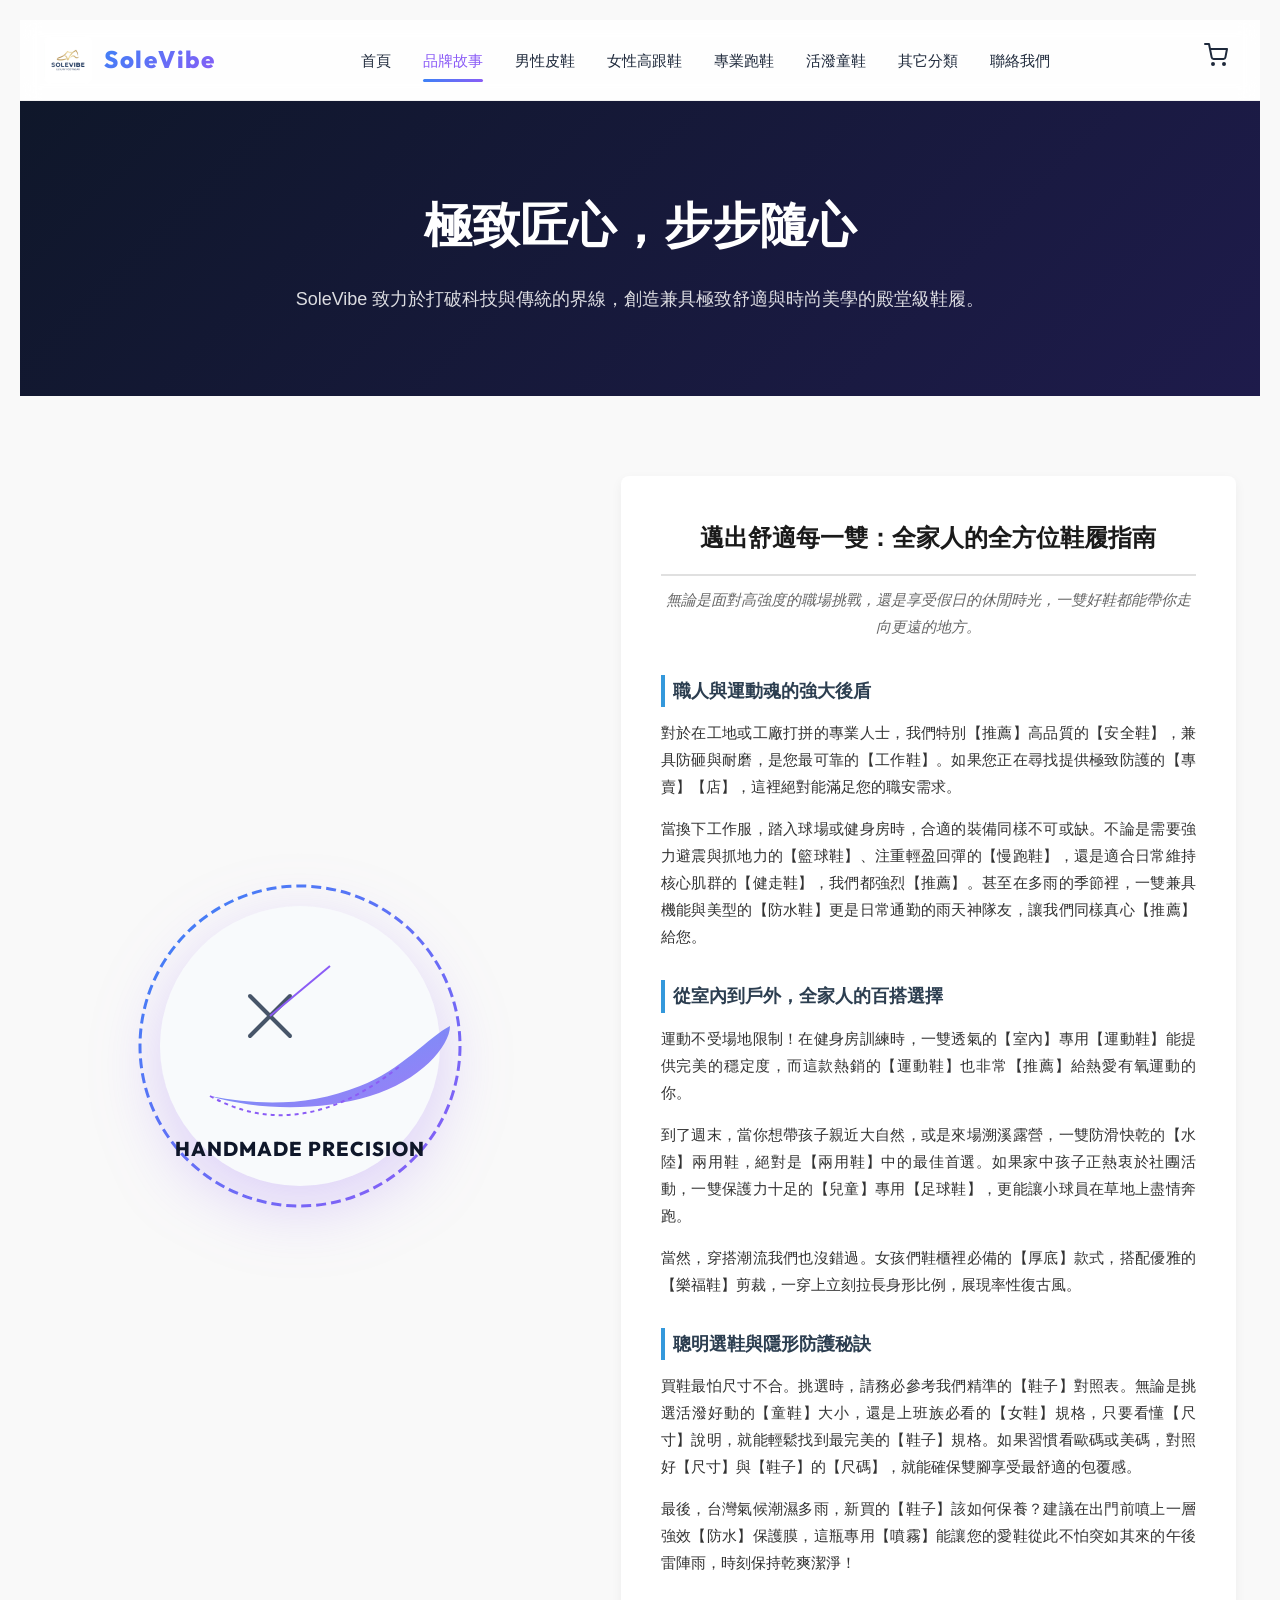
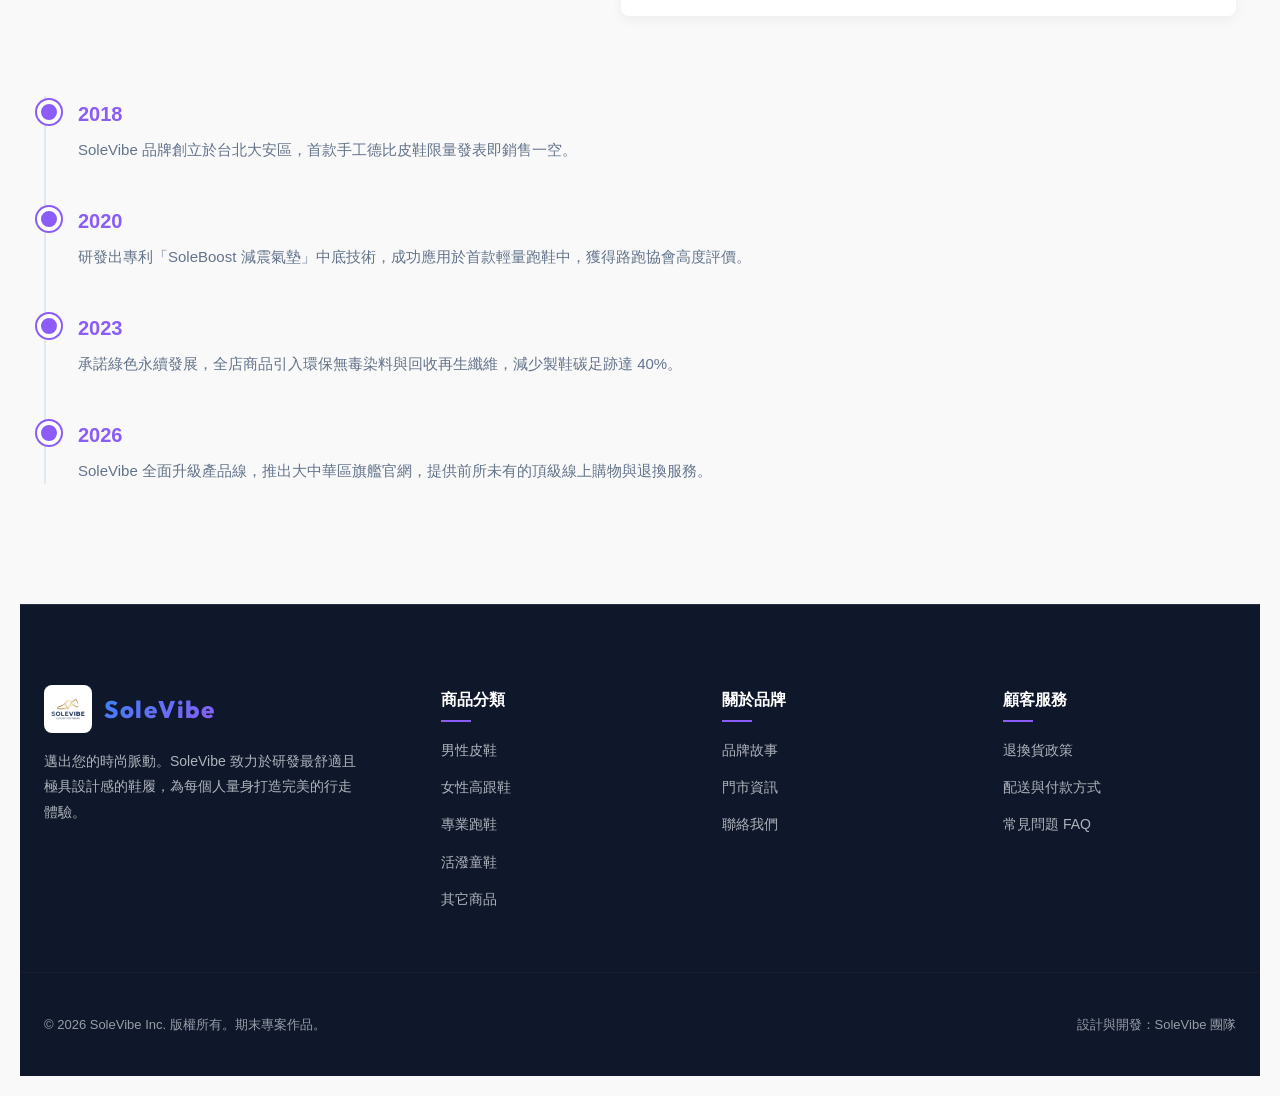
==== commit 098119d9: "Add files via upload" ====
--- a/about.html
+++ b/about.html
@@ -87,12 +87,56 @@
           </svg>
         </div>
 
-        <div class="about-info-text">
-          <h2>品牌的起點：對完美的執著</h2>
-          <p>SoleVibe 誕生於 2018 年，由一群對時尚設計有著狂熱追求的設計師與運動工程師共同創立。我們發現，市場上的鞋子往往必須在「外觀潮流」與「穿著舒適」之間做出妥協：好看的皮鞋常造成腳步負擔，而舒適的運動鞋卻不適合正式社交場合。</p>
-          <p>我們的願景十分單純——<b>「讓美感與舒適不再二選一」</b>。透過不斷嘗試新材料科技，我們打造出擁有完美足弓支撐的中底，再結合頂級皮革與極簡外觀設計，讓每一雙 SoleVibe 鞋款都成為兼具機能與藝術的精品。</p>
-          <p>如今，我們不僅在男性與女性高端鞋履領域取得突破，更在專業競速路跑與健康童鞋領域開花結果。SoleVibe 陪您走過生活的每一段旅程。</p>
-        </div>
+           <div style="max-width: 700px; margin: 0 auto; background-color: #ffffff; padding: 40px; border-radius: 8px; box-shadow: 0 4px 12px rgba(0,0,0,0.05);">
+        
+        <h1 style="font-size: 24px; color: #1a1a1a; text-align: center; margin-top: 0; margin-bottom: 10px; border-bottom: 2px solid #e0e0e0; padding-bottom: 15px;">
+            邁出舒適每一雙：全家人的全方位鞋履指南
+        </h1>
+        
+        <p style="font-size: 15px; color: #666666; text-align: center; margin-bottom: 35px; font-style: italic;">
+            無論是面對高強度的職場挑戰，還是享受假日的休閒時光，一雙好鞋都能帶你走向更遠的地方。
+        </p>
+        
+        <div style="margin-bottom: 30px;">
+            <h2 style="font-size: 18px; color: #2c3e50; margin-bottom: 12px; padding-left: 8px; border-left: 4px solid #3498db;">
+                職人與運動魂的強大後盾
+            </h2>
+            <p style="font-size: 15px; text-align: justify; margin-top: 0; margin-bottom: 15px;">
+                對於在工地或工廠打拼的專業人士，我們特別【推薦】高品質的【安全鞋】，兼具防砸與耐磨，是您最可靠的【工作鞋】。如果您正在尋找提供極致防護的【專賣】【店】，這裡絕對能滿足您的職安需求。
+            </p>
+            <p style="font-size: 15px; text-align: justify; margin-top: 0; margin-bottom: 0;">
+                當換下工作服，踏入球場或健身房時，合適的裝備同樣不可或缺。不論是需要強力避震與抓地力的【籃球鞋】、注重輕盈回彈的【慢跑鞋】，還是適合日常維持核心肌群的【健走鞋】，我們都強烈【推薦】。甚至在多雨的季節裡，一雙兼具機能與美型的【防水鞋】更是日常通勤的雨天神隊友，讓我們同樣真心【推薦】給您。
+            </p>
+        </div>
+        
+        <div style="margin-bottom: 30px;">
+            <h2 style="font-size: 18px; color: #2c3e50; margin-bottom: 12px; padding-left: 8px; border-left: 4px solid #3498db;">
+                從室內到戶外，全家人的百搭選擇
+            </h2>
+            <p style="font-size: 15px; text-align: justify; margin-top: 0; margin-bottom: 15px;">
+                運動不受場地限制！在健身房訓練時，一雙透氣的【室內】專用【運動鞋】能提供完美的穩定度，而這款熱銷的【運動鞋】也非常【推薦】給熱愛有氧運動的你。
+            </p>
+            <p style="font-size: 15px; text-align: justify; margin-top: 0; margin-bottom: 15px;">
+                到了週末，當你想帶孩子親近大自然，或是來場溯溪露營，一雙防滑快乾的【水陸】兩用鞋，絕對是【兩用鞋】中的最佳首選。如果家中孩子正熱衷於社團活動，一雙保護力十足的【兒童】專用【足球鞋】，更能讓小球員在草地上盡情奔跑。
+            </p>
+            <p style="font-size: 15px; text-align: justify; margin-top: 0; margin-bottom: 0;">
+                當然，穿搭潮流我們也沒錯過。女孩們鞋櫃裡必備的【厚底】款式，搭配優雅的【樂福鞋】剪裁，一穿上立刻拉長身形比例，展現率性復古風。
+            </p>
+        </div>
+        
+        <div style="margin-bottom: 0;">
+            <h2 style="font-size: 18px; color: #2c3e50; margin-bottom: 12px; padding-left: 8px; border-left: 4px solid #3498db;">
+                聰明選鞋與隱形防護秘訣
+            </h2>
+            <p style="font-size: 15px; text-align: justify; margin-top: 0; margin-bottom: 15px;">
+                買鞋最怕尺寸不合。挑選時，請務必參考我們精準的【鞋子】對照表。無論是挑選活潑好動的【童鞋】大小，還是上班族必看的【女鞋】規格，只要看懂【尺寸】說明，就能輕鬆找到最完美的【鞋子】規格。如果習慣看歐碼或美碼，對照好【尺寸】與【鞋子】的【尺碼】，就能確保雙腳享受最舒適的包覆感。
+            </p>
+            <p style="font-size: 15px; text-align: justify; margin-top: 0; margin-bottom: 0;">
+                最後，台灣氣候潮濕多雨，新買的【鞋子】該如何保養？建議在出門前噴上一層強效【防水】保護膜，這瓶專用【噴霧】能讓您的愛鞋從此不怕突如其來的午後雷陣雨，時刻保持乾爽潔淨！
+            </p>
+        </div>
+
+    </div>
       </div>
 
       <!-- Timeline -->
@@ -163,5 +207,18 @@
   <!-- Scripts -->
   <script src="js/products.js"></script>
   <script src="js/main.js"></script>
+
+  <!DOCTYPE html>
+<html lang="zh-TW">
+<head>
+    <meta charset="UTF-8">
+    <title>產品文案</title>
+</head>
+<body style="margin: 0; padding: 20px; font-family: 'Helvetica Neue', Helvetica, Arial, 'Microsoft JhengHei', sans-serif; background-color: #f9f9f9; color: #333333; line-height: 1.8;">
+
+
+
 </body>
 </html>
+</body>
+</html>
